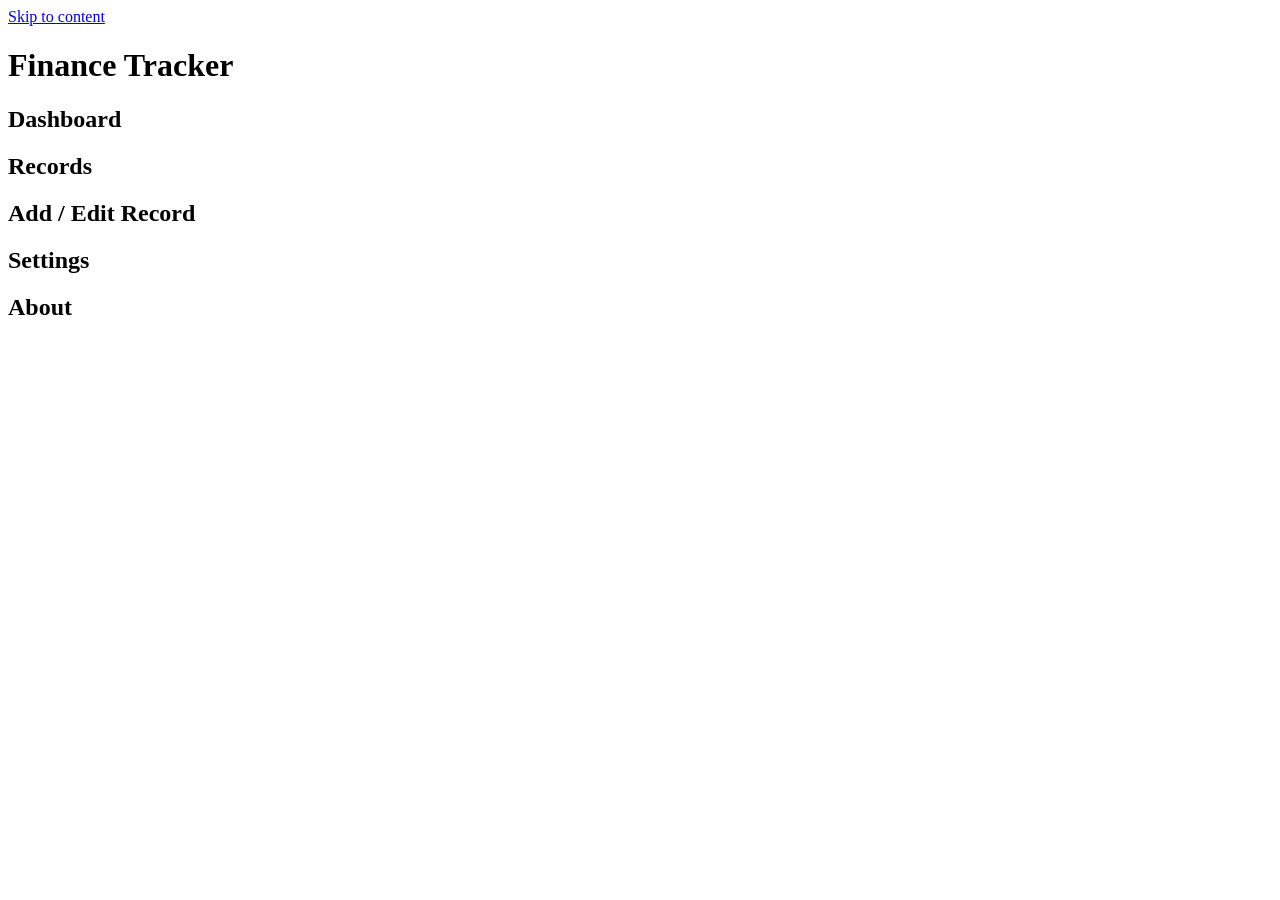
==== index.html @ b023e6fc "M1: add planning docs — data model, a11y plan, wireframes" ====
<!DOCTYPE html>
<html lang="en">
<head>
  <meta charset="UTF-8" />
  <meta name="viewport" content="width=device-width, initial-scale=1.0" />
  <title>Finance Tracker</title>
  <link rel="stylesheet" href="styles/base.css" />
  <link rel="stylesheet" href="styles/layout.css" />
  <link rel="stylesheet" href="styles/responsive.css" />
</head>
<body>
  <!-- Skip link: first focusable element, jumps to <main> -->
  <a href="#main" class="skip-link">Skip to content</a>

  <header>
    <h1>Finance Tracker</h1>
    <nav aria-label="Primary">
      <!-- TODO: in-page links to #dashboard, #records, #form, #settings, #about -->
    </nav>
  </header>

  <main id="main">
    <!-- Global live regions for status/announcements (cap, save, errors) -->
    <div id="live-status" role="status" aria-live="polite"></div>
    <div id="live-alert" role="alert" aria-live="assertive"></div>

    <section id="dashboard" aria-labelledby="dashboard-h">
      <h2 id="dashboard-h">Dashboard</h2>
      <!-- TODO: total records, sum, top category, last-7-days mini chart -->
    </section>

    <section id="records" aria-labelledby="records-h">
      <h2 id="records-h">Records</h2>
      <!-- TODO: search input (regex), case-insensitive toggle, sort controls -->
      <!-- TODO: <table> on desktop / cards on mobile; render target container -->
    </section>

    <section id="form" aria-labelledby="form-h">
      <h2 id="form-h">Add / Edit Record</h2>
      <!-- TODO: <form> with labelled inputs: description, amount, category, date -->
      <!-- Each input gets aria-describedby pointing to its error <span> -->
    </section>

    <section id="settings" aria-labelledby="settings-h">
      <h2 id="settings-h">Settings</h2>
      <!-- TODO: numeric cap, base currency + 2 rates, import/export buttons -->
    </section>

    <section id="about" aria-labelledby="about-h">
      <h2 id="about-h">About</h2>
      <!-- TODO: purpose + your contact (GitHub, email) -->
    </section>
  </main>

  <footer>
    <!-- TODO: copyright / links -->
  </footer>

  <script type="module" src="scripts/app.js"></script>
</body>
</html>
---- styles/base.css ----
/* base.css — reset, CSS variables, typography, focus styles */

/* TODO: CSS custom properties (colors, spacing, radius) in :root */
/* :root { --bg: ; --text: ; --accent: ; ... } */

/* TODO: minimal reset (box-sizing, margin) */

/* TODO: typography (font stack, base size, line-height) */

/* TODO: visible focus style for ALL interactive elements (a11y requirement) */
/* :focus-visible { outline: ...; } */

/* TODO: .skip-link — visually hidden until focused, then visible */
---- styles/layout.css ----
/* layout.css — landmarks, flex/grid layout, components */

/* TODO: header / nav / main / section / footer layout */
/* TODO: records table & mobile card layout */
/* TODO: form layout + inline error styling */
/* TODO: dashboard stat cards + simple 7-day chart bars */
/* TODO: <mark> highlight styling for search matches */
/* TODO: at least one tasteful transition/animation */
---- styles/responsive.css ----
/* responsive.css — mobile-first media queries */
/* Base styles (in base/layout) target ~360px mobile first. */

/* Tablet */
@media (min-width: 768px) {
  /* TODO */
}

/* Desktop */
@media (min-width: 1024px) {
  /* TODO: switch records from cards to full table here */
}
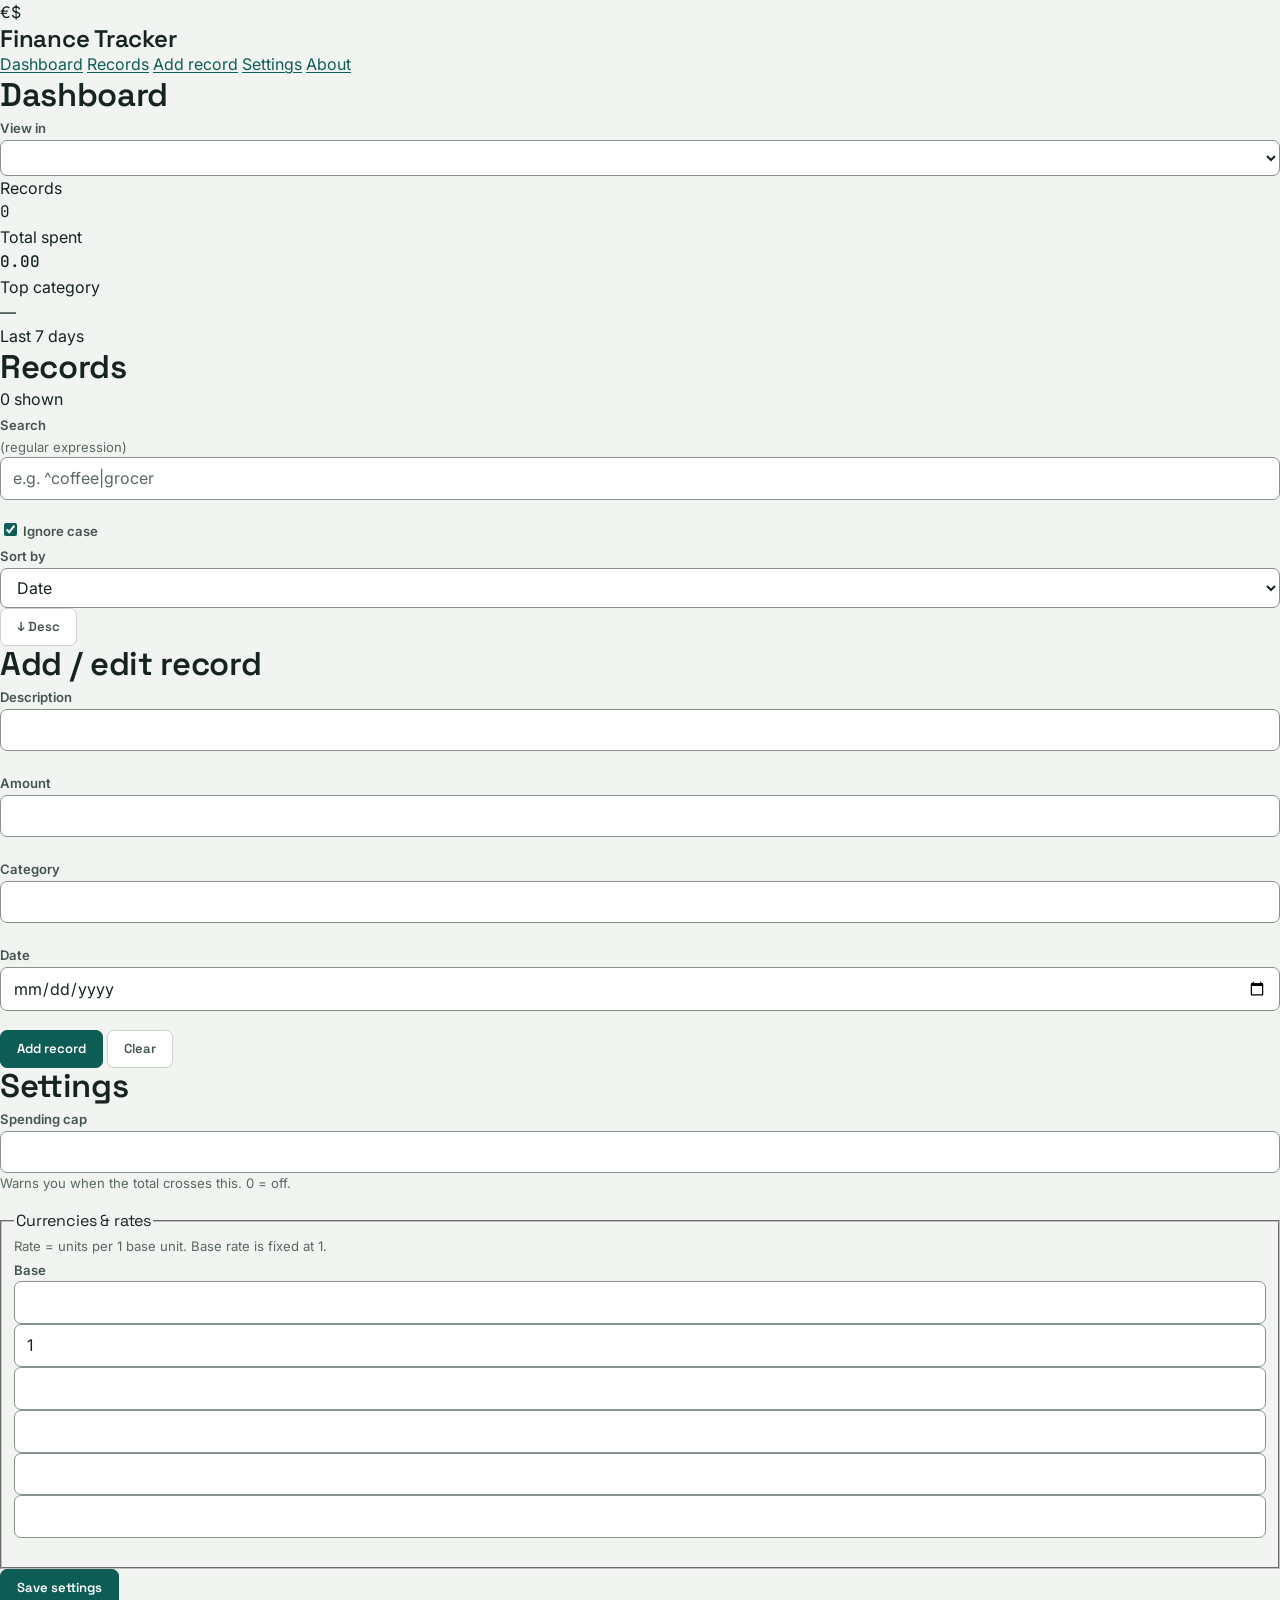
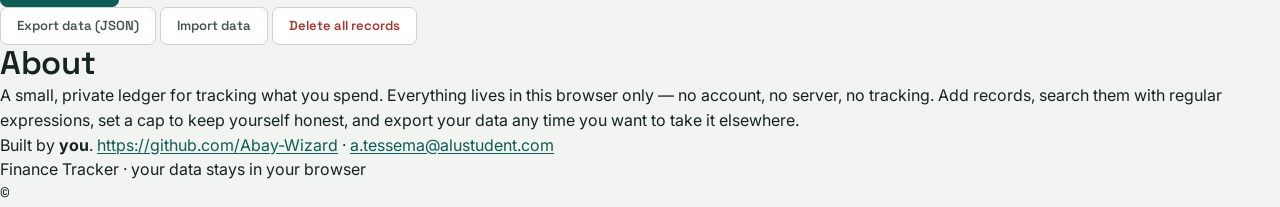
==== commit ea4f3a31: "M2: semantic HTML and mobile-first base CSS" ====
--- a/index.html
+++ b/index.html
@@ -4,6 +4,12 @@
   <meta charset="UTF-8" />
   <meta name="viewport" content="width=device-width, initial-scale=1.0" />
   <title>Finance Tracker</title>
+
+  <!-- Type: Space Grotesk (display), Inter (body), JetBrains Mono (figures) -->
+  <link rel="preconnect" href="https://fonts.googleapis.com" />
+  <link rel="preconnect" href="https://fonts.gstatic.com" crossorigin />
+  <link href="https://fonts.googleapis.com/css2?family=Inter:wght@400;500;600&family=JetBrains+Mono:wght@400;500;700&family=Space+Grotesk:wght@500;600;700&display=swap" rel="stylesheet" />
+
   <link rel="stylesheet" href="styles/base.css" />
   <link rel="stylesheet" href="styles/layout.css" />
   <link rel="stylesheet" href="styles/responsive.css" />
@@ -12,50 +18,229 @@
   <!-- Skip link: first focusable element, jumps to <main> -->
   <a href="#main" class="skip-link">Skip to content</a>
 
-  <header>
-    <h1>Finance Tracker</h1>
-    <nav aria-label="Primary">
-      <!-- TODO: in-page links to #dashboard, #records, #form, #settings, #about -->
+  <header class="site-header">
+    <div class="brand">
+      <span class="brand-mark" aria-hidden="true">€$</span>
+      <h1>Finance Tracker</h1>
+    </div>
+    <nav aria-label="Primary" class="primary-nav">
+      <a href="#dashboard">Dashboard</a>
+      <a href="#records">Records</a>
+      <a href="#form">Add record</a>
+      <a href="#settings">Settings</a>
+      <a href="#about">About</a>
     </nav>
   </header>
 
   <main id="main">
     <!-- Global live regions for status/announcements (cap, save, errors) -->
-    <div id="live-status" role="status" aria-live="polite"></div>
-    <div id="live-alert" role="alert" aria-live="assertive"></div>
-
-    <section id="dashboard" aria-labelledby="dashboard-h">
-      <h2 id="dashboard-h">Dashboard</h2>
-      <!-- TODO: total records, sum, top category, last-7-days mini chart -->
-    </section>
-
-    <section id="records" aria-labelledby="records-h">
-      <h2 id="records-h">Records</h2>
-      <!-- TODO: search input (regex), case-insensitive toggle, sort controls -->
-      <!-- TODO: <table> on desktop / cards on mobile; render target container -->
-    </section>
-
-    <section id="form" aria-labelledby="form-h">
-      <h2 id="form-h">Add / Edit Record</h2>
-      <!-- TODO: <form> with labelled inputs: description, amount, category, date -->
-      <!-- Each input gets aria-describedby pointing to its error <span> -->
-    </section>
-
-    <section id="settings" aria-labelledby="settings-h">
+    <div id="live-status" role="status" aria-live="polite" class="sr-only"></div>
+    <div id="live-alert" role="alert" aria-live="assertive" class="sr-only"></div>
+
+    <!-- DASHBOARD ------------------------------------------------------- -->
+    <section id="dashboard" class="section" aria-labelledby="dashboard-h">
+      <div class="section-head">
+        <h2 id="dashboard-h">Dashboard</h2>
+        <label class="inline-field">
+          <span>View in</span>
+          <select id="display-currency" aria-label="Display currency"></select>
+        </label>
+      </div>
+
+      <div class="stat-grid">
+        <article class="stat-card">
+          <p class="stat-label">Records</p>
+          <p class="stat-value mono" id="stat-count">0</p>
+        </article>
+
+        <article class="stat-card" id="stat-sum-card">
+          <p class="stat-label">Total spent</p>
+          <p class="stat-value figure" id="stat-sum">0.00</p>
+          <p class="stat-foot" id="stat-cap-note"></p>
+        </article>
+
+        <article class="stat-card">
+          <p class="stat-label">Top category</p>
+          <p class="stat-value" id="stat-top">—</p>
+          <p class="stat-foot figure" id="stat-top-amount"></p>
+        </article>
+
+        <article class="stat-card chart-card">
+          <p class="stat-label">Last 7 days</p>
+          <div class="chart-wrap" id="chart" aria-hidden="true"></div>
+          <p class="sr-only" id="chart-text"></p>
+        </article>
+      </div>
+    </section>
+
+    <!-- RECORDS --------------------------------------------------------- -->
+    <section id="records" class="section" aria-labelledby="records-h">
+      <div class="section-head">
+        <h2 id="records-h">Records</h2>
+        <p class="count-pill"><span id="results-count">0</span> shown</p>
+      </div>
+
+      <div class="controls">
+        <div class="field grow">
+          <label for="search">Search <span class="hint">(regular expression)</span></label>
+          <input type="text" id="search" inputmode="search"
+                 placeholder="e.g. ^coffee|grocer"
+                 aria-describedby="search-err" autocomplete="off" />
+          <span class="error" id="search-err" role="status"></span>
+        </div>
+
+        <label class="check">
+          <input type="checkbox" id="search-ci" checked />
+          <span>Ignore case</span>
+        </label>
+
+        <div class="field">
+          <label for="sort-field">Sort by</label>
+          <select id="sort-field">
+            <option value="date">Date</option>
+            <option value="amount">Amount</option>
+            <option value="description">Description</option>
+            <option value="category">Category</option>
+          </select>
+        </div>
+
+        <button type="button" id="sort-dir" class="btn ghost" aria-pressed="false"
+                aria-label="Sort descending">↓ Desc</button>
+      </div>
+
+      <div id="records-host"><!-- table / cards rendered here --></div>
+    </section>
+
+    <!-- FORM ------------------------------------------------------------ -->
+    <section id="form" class="section" aria-labelledby="form-h">
+      <h2 id="form-h">Add / edit record</h2>
+
+      <form id="record-form" novalidate>
+        <input type="hidden" id="record-id" />
+
+        <div class="form-grid">
+          <div class="field">
+            <label for="f-desc">Description</label>
+            <input type="text" id="f-desc" name="description" maxlength="120"
+                   aria-describedby="f-desc-err" required />
+            <span class="error" id="f-desc-err"></span>
+          </div>
+
+          <div class="field">
+            <label for="f-amount">Amount</label>
+            <input type="text" id="f-amount" name="amount" inputmode="decimal"
+                   aria-describedby="f-amount-err" required />
+            <span class="error" id="f-amount-err"></span>
+          </div>
+
+          <div class="field">
+            <label for="f-category">Category</label>
+            <input type="text" id="f-category" name="category" list="category-list"
+                   maxlength="40" aria-describedby="f-category-err" required />
+            <datalist id="category-list">
+              <option value="Groceries"></option>
+              <option value="Rent"></option>
+              <option value="Transport"></option>
+              <option value="Utilities"></option>
+              <option value="Dining"></option>
+              <option value="Health"></option>
+              <option value="Entertainment"></option>
+              <option value="Savings"></option>
+              <option value="Income"></option>
+            </datalist>
+            <span class="error" id="f-category-err"></span>
+          </div>
+
+          <div class="field">
+            <label for="f-date">Date</label>
+            <input type="date" id="f-date" name="date"
+                   aria-describedby="f-date-err" required />
+            <span class="error" id="f-date-err"></span>
+          </div>
+        </div>
+
+        <div class="form-actions">
+          <button type="submit" class="btn primary" id="form-submit">Add record</button>
+          <button type="button" class="btn ghost" id="form-reset">Clear</button>
+          <span class="form-mode" id="form-mode" aria-hidden="true"></span>
+        </div>
+      </form>
+    </section>
+
+    <!-- SETTINGS -------------------------------------------------------- -->
+    <section id="settings" class="section" aria-labelledby="settings-h">
       <h2 id="settings-h">Settings</h2>
-      <!-- TODO: numeric cap, base currency + 2 rates, import/export buttons -->
-    </section>
-
-    <section id="about" aria-labelledby="about-h">
+
+      <form id="settings-form" novalidate>
+        <div class="settings-grid">
+          <div class="field">
+            <label for="s-cap">Spending cap</label>
+            <input type="text" id="s-cap" inputmode="decimal"
+                   aria-describedby="s-cap-help s-cap-err" />
+            <span class="hint" id="s-cap-help">Warns you when the total crosses this. 0 = off.</span>
+            <span class="error" id="s-cap-err"></span>
+          </div>
+
+          <fieldset class="currency-block">
+            <legend>Currencies &amp; rates</legend>
+            <p class="hint">Rate = units per 1 base unit. Base rate is fixed at 1.</p>
+
+            <div class="rate-row">
+              <label for="s-base">Base</label>
+              <input type="text" id="s-base" maxlength="6" class="code" aria-label="Base currency code" />
+              <input type="text" value="1" disabled class="rate" aria-label="Base rate" />
+            </div>
+
+            <div class="rate-row">
+              <input type="text" id="s-alt1-code" maxlength="6" class="code" aria-label="Second currency code" />
+              <input type="text" id="s-alt1-rate" inputmode="decimal" class="rate" aria-label="Second currency rate" />
+            </div>
+
+            <div class="rate-row">
+              <input type="text" id="s-alt2-code" maxlength="6" class="code" aria-label="Third currency code" />
+              <input type="text" id="s-alt2-rate" inputmode="decimal" class="rate" aria-label="Third currency rate" />
+            </div>
+            <span class="error" id="s-rate-err"></span>
+          </fieldset>
+        </div>
+
+        <div class="form-actions">
+          <button type="submit" class="btn primary">Save settings</button>
+        </div>
+      </form>
+
+      <div class="data-actions">
+        <button type="button" class="btn ghost" id="export-btn">Export data (JSON)</button>
+        <label class="btn ghost file-btn">
+          Import data
+          <input type="file" id="import-input" accept="application/json,.json" hidden />
+        </label>
+        <button type="button" class="btn danger ghost" id="clear-btn">Delete all records</button>
+      </div>
+    </section>
+
+    <!-- ABOUT ----------------------------------------------------------- -->
+    <section id="about" class="section" aria-labelledby="about-h">
       <h2 id="about-h">About</h2>
-      <!-- TODO: purpose + your contact (GitHub, email) -->
+      <p class="prose">
+        A small, private ledger for tracking what you spend. Everything lives in this
+        browser only — no account, no server, no tracking. Add records, search them with
+        regular expressions, set a cap to keep yourself honest, and export your data any
+        time you want to take it elsewhere.
+      </p>
+      <p class="prose contact">
+        Built by <strong>you</strong>.
+        <a href="https://github.com/your-handle" rel="noopener">https://github.com/Abay-Wizard</a> ·
+        <a href="a.tessema@alustudent.com">a.tessema@alustudent.com</a>
+      </p>
     </section>
   </main>
 
-  <footer>
-    <!-- TODO: copyright / links -->
+  <footer class="site-footer">
+    <p>Finance Tracker · your data stays in your browser</p>
+    <p class="mono">© <span id="year"></span></p>
   </footer>
 
   <script type="module" src="scripts/app.js"></script>
 </body>
-</html>
+</html>
--- a/styles/base.css
+++ b/styles/base.css
@@ -1,13 +1,212 @@
-/* base.css — reset, CSS variables, typography, focus styles */
-
-/* TODO: CSS custom properties (colors, spacing, radius) in :root */
-/* :root { --bg: ; --text: ; --accent: ; ... } */
-
-/* TODO: minimal reset (box-sizing, margin) */
-
-/* TODO: typography (font stack, base size, line-height) */
-
-/* TODO: visible focus style for ALL interactive elements (a11y requirement) */
-/* :focus-visible { outline: ...; } */
-
-/* TODO: .skip-link — visually hidden until focused, then visible */
+:root {
+  /* paper & ink */
+  --bg:        #F1F4F0;   /* cool off-white paper, not cream */
+  --surface:   #FFFFFF;
+  --surface-2: #FAFBF9;
+  --text:      #15241F;   /* deep pine — primary text  (16.1:1 on surface) */
+  --ink:       #15241F;   /* alias of --text for existing selectors */
+  --ink-soft:  #44544E;   /* labels                    (8.0:1 on surface)  */
+  --muted:     #5A6862;   /* hints, captions           (5.85:1 on surface) */
+  --line:      #DEE5DD;   /* hairline dividers (decorative)                */
+  --line-2:    #CBD4C9;   /* stronger dividers (decorative)                */
+  --field-border: #889389;/* form-control boundary  (3.19:1 on white)      */
+
+  /* accents */
+  --accent:    #0E5C56;   /* primary action / teal     (7.82:1 on white)   */
+  --teal:      #0E5C56;   /* alias of --accent                              */
+  --teal-700:  #0A463F;   /* hover / strong            (10.7:1 on white)   */
+  --teal-50:   #E4F0EE;
+  --gold:      #86600F;   /* the ledger figures        (5.69:1 on white)   */
+  --gold-soft: #F2E6C8;
+  --danger:    #A8362F;   /* errors                    (6.49:1 on white)   */
+  --danger-soft:#F6E3E1;
+  --ok:        #2E7D5B;   /* positive amounts          (5.0:1 on white)    */
+
+  /* spacing scale */
+  --space-1: 0.25rem;
+  --space-2: 0.5rem;
+  --space-3: 0.75rem;
+  --space-4: 1rem;
+  --space-5: 1.5rem;
+  --space-6: 2rem;
+  --gap:     clamp(0.9rem, 2vw, 1.4rem);
+
+  /* radius & geometry */
+  --r:    10px;
+  --r-sm: 7px;
+  --maxw: 1080px;
+
+  /* type */
+  --font-display: 'Space Grotesk', system-ui, -apple-system, sans-serif;
+  --font-body:    'Inter', system-ui, -apple-system, sans-serif;
+  --font-mono:    'JetBrains Mono', ui-monospace, 'SF Mono', monospace;
+
+  --step--1: 0.82rem;
+  --step-0:  1rem;
+  --step-1:  1.18rem;
+  --step-2:  1.5rem;
+  --step-3:  2.05rem;
+
+  /* effects */
+  --shadow: 0 1px 2px rgba(21,36,31,.05), 0 8px 24px -16px rgba(21,36,31,.25);
+  --focus-width: 2px;
+  --focus-color: var(--accent);   /* 7.82:1 on white, 7.06:1 on paper -> >3:1 */
+}
+
+/* ---- minimal reset ---------------------------------------------------- */
+*, *::before, *::after { box-sizing: border-box; }
+
+html { -webkit-text-size-adjust: 100%; }
+
+body,
+h1, h2, h3, p, figure, fieldset, legend, ul, ol {
+  margin: 0;
+}
+
+img, svg { display: block; max-width: 100%; }
+
+/* ---- typography ------------------------------------------------------- */
+body {
+  background: var(--bg);
+  color: var(--text);
+  font-family: var(--font-body);
+  font-size: var(--step-0);   /* 16px base */
+  line-height: 1.55;
+  -webkit-font-smoothing: antialiased;
+  text-rendering: optimizeLegibility;
+}
+
+h1, h2, h3, legend {
+  font-family: var(--font-display);
+  line-height: 1.15;
+  letter-spacing: -0.01em;
+  color: var(--text);
+}
+h1 { font-size: var(--step-2); font-weight: 600; }
+h2 { font-size: var(--step-3); font-weight: 600; }
+h3 { font-size: var(--step-1); font-weight: 600; }
+
+a { color: var(--accent); text-underline-offset: 2px; }
+a:hover { color: var(--teal-700); }
+
+/* the signature: monetary figures in mono, aligned */
+.mono   { font-family: var(--font-mono); font-variant-numeric: tabular-nums; }
+.figure {
+  font-family: var(--font-mono);
+  font-variant-numeric: tabular-nums;
+  font-weight: 500;
+  letter-spacing: -0.01em;
+}
+
+
+:where(a, button, input, select, textarea, summary, [tabindex]):focus-visible {
+  outline: var(--focus-width) solid var(--focus-color);
+  outline-offset: 2px;
+  border-radius: var(--r-sm);
+}
+
+/* labels that wrap a visually-hidden control (e.g. the file-import button)
+   show the ring when that control is focused */
+.file-btn:focus-within {
+  outline: var(--focus-width) solid var(--focus-color);
+  outline-offset: 2px;
+}
+
+/* text inputs also tint their border on focus, in addition to the outline */
+input:focus-visible,
+select:focus-visible,
+textarea:focus-visible { border-color: var(--accent); }
+
+/* checkboxes/radios adopt the brand colour */
+input[type="checkbox"], input[type="radio"] { accent-color: var(--accent); }
+
+/* ---- .skip-link: hidden until focused, then visible ------------------- */
+.skip-link {
+  position: absolute;
+  left: var(--space-3);
+  top: -3rem;                       /* parked off-screen */
+  z-index: 100;
+  background: var(--text);
+  color: #fff;
+  padding: 0.55rem 0.9rem;
+  border-radius: var(--r-sm);
+  font-weight: 600;
+  text-decoration: none;
+  transition: top .15s ease;
+}
+.skip-link:focus { top: var(--space-3); color: #fff; }
+
+
+label { font-size: var(--step--1); font-weight: 600; color: var(--ink-soft); }
+
+input, select, button { font: inherit; color: inherit; }
+
+input[type="text"],
+input[type="date"],
+input[type="search"],
+select {
+  width: 100%;
+  padding: var(--space-2) var(--space-3);
+  background: var(--surface);
+  border: 1px solid var(--field-border);
+  border-radius: var(--r-sm);
+  color: var(--text);
+  transition: border-color .12s ease;
+}
+input::placeholder { color: var(--muted); }
+
+/* error state on a field */
+input[aria-invalid="true"] {
+  border-color: var(--danger);
+  background: var(--danger-soft);
+}
+
+.hint  { display: block; font-size: var(--step--1); font-weight: 400; color: var(--muted); }
+.error {
+  display: block;
+  min-height: 1.1em;
+  margin-top: var(--space-1);
+  font-size: var(--step--1);
+  font-weight: 500;
+  color: var(--danger);
+}
+
+/* buttons */
+.btn {
+  display: inline-flex;
+  align-items: center;
+  gap: 0.4rem;
+  padding: var(--space-2) var(--space-4);
+  border: 1px solid transparent;
+  border-radius: var(--r-sm);
+  font-family: var(--font-display);
+  font-weight: 600;
+  font-size: var(--step--1);
+  cursor: pointer;
+  background: var(--surface);
+  color: var(--text);
+  transition: background .12s ease, border-color .12s ease, transform .06s ease;
+}
+.btn:active { transform: translateY(1px); }
+.btn.primary { background: var(--accent); color: #fff; border-color: var(--accent); }
+.btn.primary:hover { background: var(--teal-700); }
+.btn.ghost { background: var(--surface); border-color: var(--line-2); color: var(--ink-soft); }
+.btn.ghost:hover { border-color: var(--accent); color: var(--accent); }
+.btn.danger { color: var(--danger); }
+.btn.danger:hover { border-color: var(--danger); color: var(--danger); background: var(--danger-soft); }
+.btn[aria-pressed="true"] { background: var(--teal-50); border-color: var(--accent); color: var(--teal-700); }
+
+/* ---- utilities -------------------------------------------------------- */
+.sr-only {
+  position: absolute; width: 1px; height: 1px;
+  padding: 0; margin: -1px; overflow: hidden;
+  clip: rect(0 0 0 0); white-space: nowrap; border: 0;
+}
+
+/* ---- motion ----------------------------------------------------------- */
+@media (prefers-reduced-motion: reduce) {
+  *, *::before, *::after {
+    animation-duration: 0.001ms !important;
+    transition-duration: 0.001ms !important;
+  }
+}
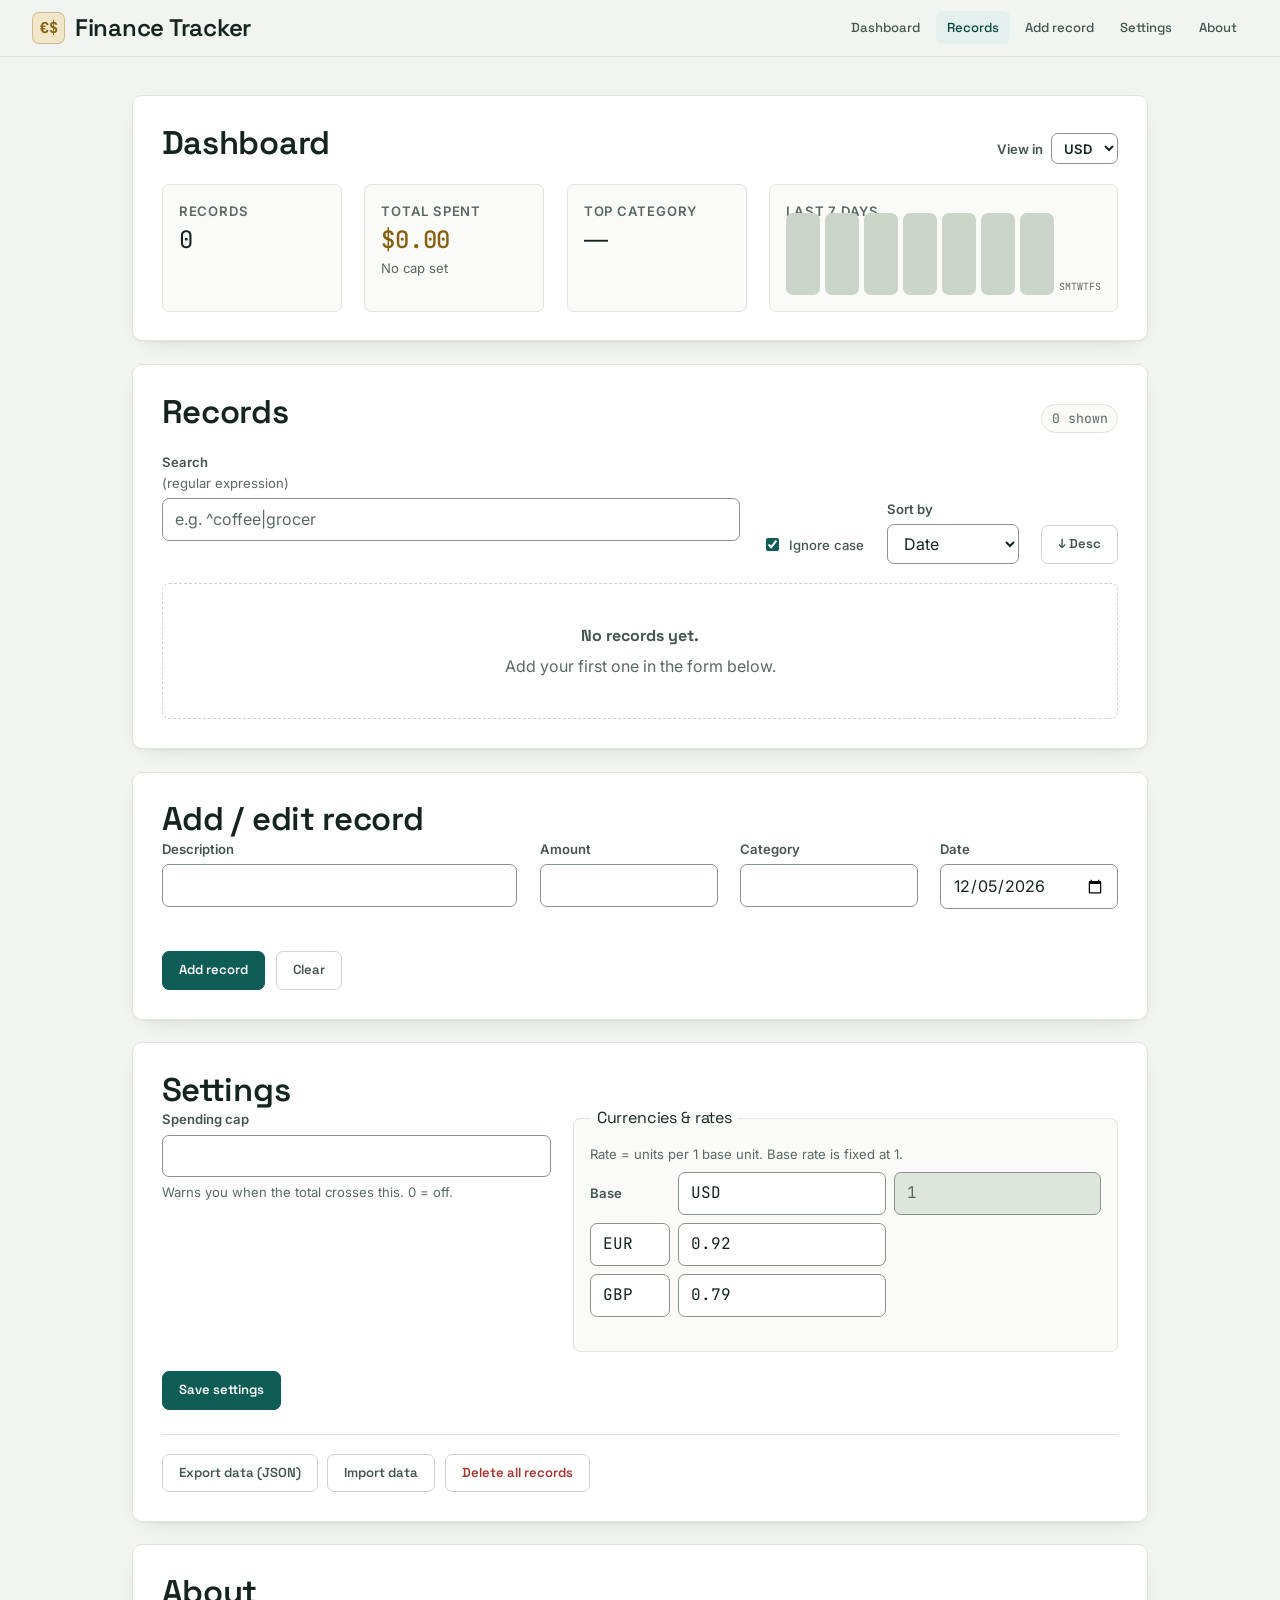
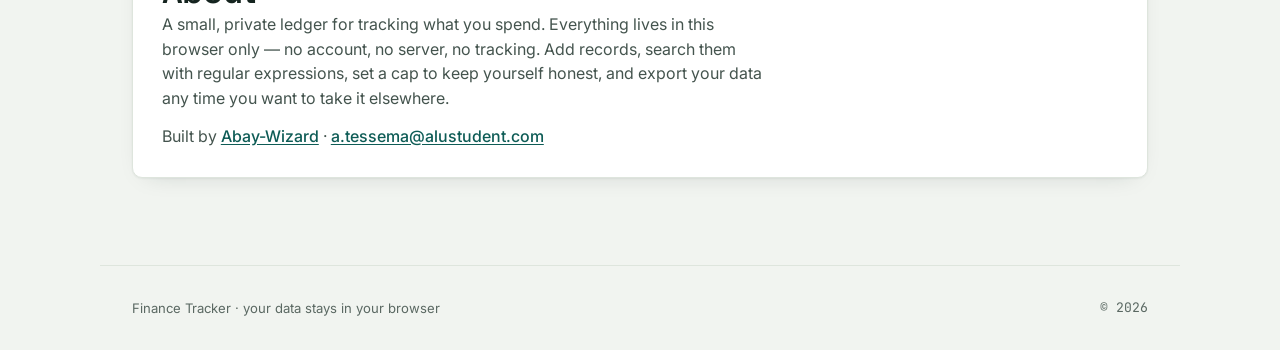
==== commit e0fa0553: "M7: a11y audit, polish, README, and deployment" ====
--- a/index.html
+++ b/index.html
@@ -229,9 +229,9 @@
         time you want to take it elsewhere.
       </p>
       <p class="prose contact">
-        Built by <strong>you</strong>.
-        <a href="https://github.com/your-handle" rel="noopener">https://github.com/Abay-Wizard</a> ·
-        <a href="a.tessema@alustudent.com">a.tessema@alustudent.com</a>
+        Built by 
+        <a href="https://github.com/Abay-Wizard/finance-tracker" rel="noopener">Abay-Wizard</a> ·
+        <a href="mailto:a.tessema@alustudent.com">a.tessema@alustudent.com</a>
       </p>
     </section>
   </main>
--- a/styles/layout.css
+++ b/styles/layout.css
@@ -1,8 +1,300 @@
-/* layout.css — landmarks, flex/grid layout, components */
-
-/* TODO: header / nav / main / section / footer layout */
-/* TODO: records table & mobile card layout */
-/* TODO: form layout + inline error styling */
-/* TODO: dashboard stat cards + simple 7-day chart bars */
-/* TODO: <mark> highlight styling for search matches */
-/* TODO: at least one tasteful transition/animation */
+.site-header {
+  position: sticky;
+  top: 0;
+  z-index: 20;
+  display: flex;
+  align-items: center;
+  justify-content: space-between;
+  gap: 1rem;
+  flex-wrap: wrap;
+  padding: 0.7rem clamp(1rem, 4vw, 2rem);
+  background: color-mix(in srgb, var(--bg) 86%, transparent);
+  backdrop-filter: blur(8px);
+  border-bottom: 1px solid var(--line);
+}
+
+.brand { display: flex; align-items: center; gap: 0.6rem; }
+.brand-mark {
+  font-family: var(--font-mono);
+  font-weight: 700;
+  font-size: 0.95rem;
+  color: var(--gold);
+  background: var(--gold-soft);
+  border: 1px solid color-mix(in srgb, var(--gold) 30%, transparent);
+  border-radius: var(--r-sm);
+  padding: 0.2rem 0.45rem;
+  letter-spacing: -0.04em;
+}
+
+.primary-nav { display: flex; gap: 0.25rem; flex-wrap: wrap; }
+.primary-nav a {
+  text-decoration: none;
+  font-family: var(--font-display);
+  font-weight: 500;
+  font-size: var(--step--1);
+  color: var(--ink-soft);
+  padding: 0.4rem 0.7rem;
+  border-radius: var(--r-sm);
+}
+.primary-nav a:hover { background: var(--surface); color: var(--teal); }
+.primary-nav a[aria-current="true"] {
+  background: var(--teal-50);
+  color: var(--teal-700);
+}
+
+/* --- main / sections -------------------------------------------------- */
+main {
+  max-width: var(--maxw);
+  margin: 0 auto;
+  padding: clamp(1.2rem, 4vw, 2.4rem) clamp(1rem, 4vw, 2rem) 4rem;
+}
+
+.section {
+  scroll-margin-top: 5rem;
+  padding: clamp(1.2rem, 3vw, 1.8rem);
+  margin-bottom: var(--gap);
+  background: var(--surface);
+  border: 1px solid var(--line);
+  border-radius: var(--r);
+  box-shadow: var(--shadow);
+}
+
+.section-head {
+  display: flex;
+  align-items: baseline;
+  justify-content: space-between;
+  gap: 1rem;
+  flex-wrap: wrap;
+  margin-bottom: 1.2rem;
+}
+
+.inline-field { display: inline-flex; align-items: center; gap: 0.5rem; font-weight: 600; }
+.inline-field select { width: auto; padding: 0.35rem 0.55rem; }
+
+.count-pill {
+  font-family: var(--font-mono);
+  font-size: var(--step--1);
+  color: var(--muted);
+  background: var(--surface-2);
+  border: 1px solid var(--line);
+  padding: 0.2rem 0.6rem;
+  border-radius: 999px;
+}
+
+/* --- dashboard -------------------------------------------------------- */
+.stat-grid {
+  display: grid;
+  grid-template-columns: repeat(4, 1fr);
+  gap: var(--gap);
+}
+.stat-card {
+  padding: 1rem;
+  background: var(--surface-2);
+  border: 1px solid var(--line);
+  border-radius: var(--r-sm);
+}
+.stat-label {
+  font-size: var(--step--1);
+  font-weight: 600;
+  color: var(--muted);
+  text-transform: uppercase;
+  letter-spacing: 0.06em;
+}
+.stat-value { font-size: var(--step-2); margin-top: 0.35rem; line-height: 1.1; }
+.stat-value.figure { color: var(--gold); }
+.stat-foot { font-size: var(--step--1); color: var(--muted); margin-top: 0.3rem; }
+
+#stat-sum-card.over .stat-value { color: var(--danger); }
+#stat-sum-card.over { border-color: color-mix(in srgb, var(--danger) 40%, var(--line)); }
+#stat-cap-note.over { color: var(--danger); font-weight: 600; }
+
+/* mini chart */
+.chart-card { grid-column: span 1; }
+.chart-wrap {
+  display: flex;
+  align-items: flex-end;
+  gap: 5px;
+  height: 64px;
+  margin-top: 0.6rem;
+}
+.chart-bar {
+  flex: 1;
+  min-height: 3px;
+  background: linear-gradient(var(--teal), var(--teal-700));
+  border-radius: 3px 3px 0 0;
+  position: relative;
+}
+.chart-bar.empty { background: var(--line-2); }
+.chart-axis {
+  display: flex;
+  justify-content: space-between;
+  font-family: var(--font-mono);
+  font-size: 0.62rem;
+  color: var(--muted);
+  margin-top: 0.3rem;
+}
+
+/* --- records controls ------------------------------------------------- */
+.controls {
+  display: flex;
+  align-items: flex-end;
+  gap: var(--gap);
+  flex-wrap: wrap;
+  margin-bottom: 1.2rem;
+}
+.field { display: flex; flex-direction: column; gap: 0.3rem; }
+.field.grow { flex: 1 1 240px; }
+
+.check {
+  display: inline-flex;
+  align-items: center;
+  gap: 0.45rem;
+  font-weight: 500;
+  color: var(--ink-soft);
+  padding-bottom: 0.55rem;
+  white-space: nowrap;
+}
+.check input { width: auto; accent-color: var(--teal); }
+
+#sort-dir { align-self: flex-end; }
+
+/* --- the ledger (records table) -------------------------------------- */
+.ledger {
+  width: 100%;
+  border-collapse: collapse;
+  font-size: var(--step-0);
+}
+.ledger caption { text-align: left; color: var(--muted); font-size: var(--step--1); padding-bottom: 0.5rem; }
+.ledger thead th {
+  text-align: left;
+  font-family: var(--font-display);
+  font-size: var(--step--1);
+  font-weight: 600;
+  color: var(--muted);
+  text-transform: uppercase;
+  letter-spacing: 0.05em;
+  padding: 0.5rem 0.7rem;
+  border-bottom: 1px solid var(--line-2);
+}
+.ledger th.amount, .ledger td.amount { text-align: right; }
+.ledger tbody td { padding: 0.6rem 0.7rem; border-bottom: 1px solid var(--line); vertical-align: top; }
+.ledger tbody tr:hover { background: var(--surface-2); }
+
+.cell-desc { font-weight: 500; }
+.cell-cat {
+  display: inline-block;
+  font-size: var(--step--1);
+  color: var(--teal-700);
+  background: var(--teal-50);
+  border-radius: 999px;
+  padding: 0.1rem 0.55rem;
+}
+.cell-date { font-family: var(--font-mono); color: var(--ink-soft); white-space: nowrap; }
+
+/* the gold ledger rule on the amount column */
+.amount-fig {
+  font-family: var(--font-mono);
+  font-variant-numeric: tabular-nums;
+  font-weight: 500;
+  color: var(--gold);
+  white-space: nowrap;
+  padding-left: 0.9rem;
+  border-left: 2px solid var(--gold-soft);
+}
+.amount-fig.neg { color: var(--ok); }
+
+.row-actions { display: flex; gap: 0.3rem; justify-content: flex-end; }
+.icon-btn {
+  border: 1px solid var(--line-2);
+  background: var(--surface);
+  color: var(--ink-soft);
+  border-radius: var(--r-sm);
+  padding: 0.28rem 0.55rem;
+  font-size: var(--step--1);
+  cursor: pointer;
+  font-family: var(--font-display);
+  font-weight: 600;
+}
+.icon-btn:hover { border-color: var(--teal); color: var(--teal); }
+.icon-btn.del:hover { border-color: var(--danger); color: var(--danger); background: var(--danger-soft); }
+
+/* empty state */
+.empty {
+  text-align: center;
+  padding: 2.5rem 1rem;
+  color: var(--muted);
+  border: 1px dashed var(--line-2);
+  border-radius: var(--r-sm);
+}
+.empty strong { display: block; color: var(--ink-soft); font-family: var(--font-display); margin-bottom: 0.3rem; }
+
+/* --- forms ------------------------------------------------------------ */
+.form-grid {
+  display: grid;
+  grid-template-columns: 2fr 1fr 1fr 1fr;
+  gap: var(--gap);
+}
+.settings-grid {
+  display: grid;
+  grid-template-columns: 1fr 1.4fr;
+  gap: var(--gap);
+  align-items: start;
+}
+.form-actions {
+  display: flex;
+  align-items: center;
+  gap: 0.7rem;
+  margin-top: 1.2rem;
+  flex-wrap: wrap;
+}
+.form-mode { font-size: var(--step--1); color: var(--gold); font-weight: 600; }
+
+.currency-block {
+  border: 1px solid var(--line);
+  border-radius: var(--r-sm);
+  padding: 1rem;
+  background: var(--surface-2);
+}
+.currency-block legend { padding: 0 0.4rem; font-size: var(--step-0); }
+.rate-row {
+  display: grid;
+  grid-template-columns: 5rem 1fr 1fr;
+  align-items: center;
+  gap: 0.5rem;
+  margin-top: 0.5rem;
+}
+.rate-row .code { text-transform: uppercase; font-family: var(--font-mono); }
+.rate-row .rate { font-family: var(--font-mono); }
+.rate-row input:disabled { background: var(--line); color: var(--muted); }
+
+.data-actions {
+  display: flex;
+  gap: 0.6rem;
+  flex-wrap: wrap;
+  margin-top: 1.5rem;
+  padding-top: 1.2rem;
+  border-top: 1px solid var(--line);
+}
+.file-btn { cursor: pointer; }
+
+.prose { max-width: 60ch; color: var(--ink-soft); }
+.prose + .prose { margin-top: 0.8rem; }
+.contact a { font-weight: 500; }
+
+/* --- footer ----------------------------------------------------------- */
+.site-footer {
+  max-width: var(--maxw);
+  margin: 0 auto;
+  padding: 2rem clamp(1rem, 4vw, 2rem);
+  display: flex;
+  justify-content: space-between;
+  gap: 1rem;
+  flex-wrap: wrap;
+  color: var(--muted);
+  font-size: var(--step--1);
+  border-top: 1px solid var(--line);
+}
+
+/* fade-in on render */
+.render-in { animation: fade .25s ease both; }
+@keyframes fade { from { opacity: 0; transform: translateY(4px); } to { opacity: 1; transform: none; } }
--- a/styles/responsive.css
+++ b/styles/responsive.css
@@ -1,12 +1,55 @@
-/* responsive.css — mobile-first media queries */
-/* Base styles (in base/layout) target ~360px mobile first. */
-
-/* Tablet */
-@media (min-width: 768px) {
-  /* TODO */
+@media (max-width: 1024px) {
+  .stat-grid { grid-template-columns: repeat(2, 1fr); }
+  .form-grid { grid-template-columns: 1fr 1fr; }
+  .settings-grid { grid-template-columns: 1fr; }
 }
 
-/* Desktop */
-@media (min-width: 1024px) {
-  /* TODO: switch records from cards to full table here */
+/* ---- <= 768px : mobile — single column, table -> cards ---------------- */
+@media (max-width: 768px) {
+  .site-header { position: static; }
+  .primary-nav { width: 100%; overflow-x: auto; }
+
+  .stat-grid { grid-template-columns: 1fr; }
+  .form-grid { grid-template-columns: 1fr; }
+
+  .controls { align-items: stretch; }
+  .controls .field.grow { flex-basis: 100%; }
+  #sort-dir, .check { align-self: flex-start; }
+
+  /* ledger -> cards */
+  .ledger thead { display: none; }
+  .ledger, .ledger tbody, .ledger tr, .ledger td { display: block; width: 100%; }
+  .ledger tr {
+    background: var(--surface-2);
+    border: 1px solid var(--line);
+    border-radius: var(--r-sm);
+    padding: 0.7rem 0.9rem;
+    margin-bottom: 0.7rem;
+  }
+  .ledger tbody td {
+    border: none;
+    padding: 0.2rem 0;
+    display: flex;
+    justify-content: space-between;
+    align-items: center;
+    gap: 1rem;
+  }
+  .ledger tbody td::before {
+    content: attr(data-label);
+    font-size: var(--step--1);
+    font-weight: 600;
+    color: var(--muted);
+    text-transform: uppercase;
+    letter-spacing: 0.05em;
+  }
+  .amount-fig { border-left: none; padding-left: 0; }
+  .row-actions { justify-content: flex-start; }
+  .ledger td.actions::before { content: ""; }
 }
+
+/* ---- <= 360px : small phones — tighten currency rows and spacing ------ */
+@media (max-width: 360px) {
+  main { padding-left: 0.8rem; padding-right: 0.8rem; }
+  .rate-row { grid-template-columns: 3.5rem 1fr 1fr; gap: 0.35rem; }
+  .data-actions .btn { flex: 1 1 100%; justify-content: center; }
+}
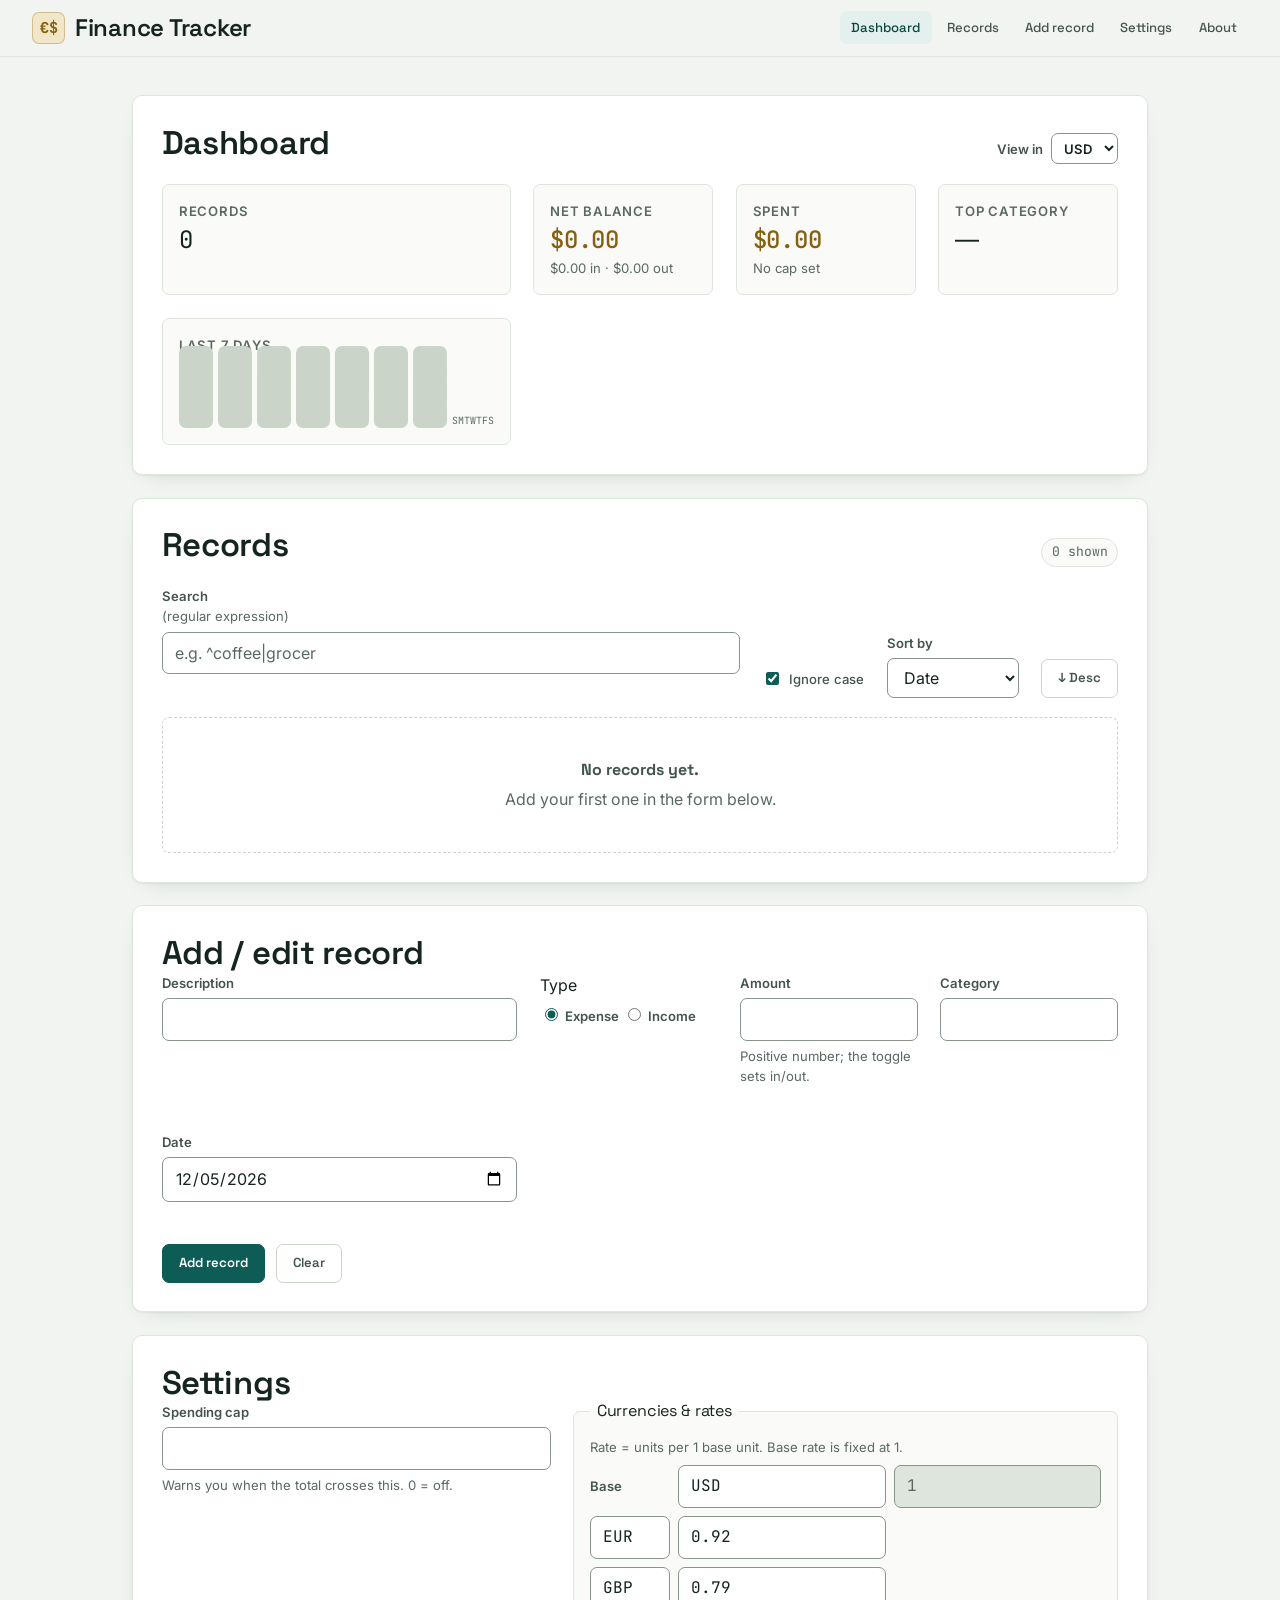
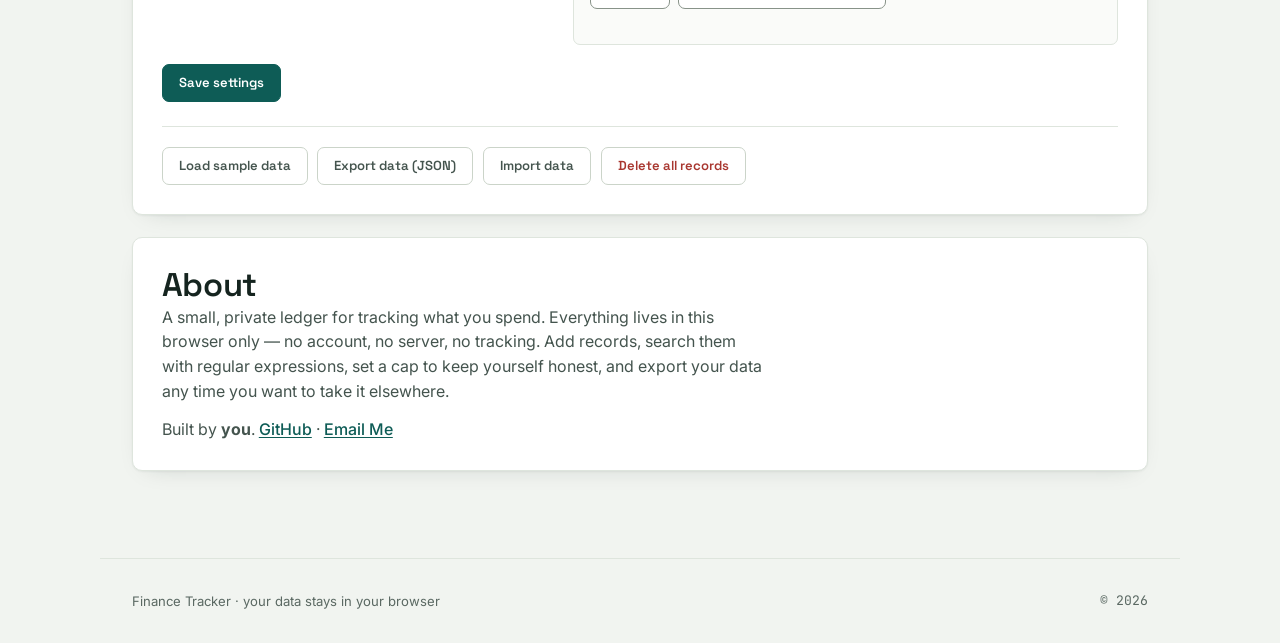
==== commit e51ba94c: "Project polished" ====
--- a/index.html
+++ b/index.html
@@ -4,6 +4,7 @@
   <meta charset="UTF-8" />
   <meta name="viewport" content="width=device-width, initial-scale=1.0" />
   <title>Finance Tracker</title>
+  <link rel="icon" href="assets/favicon.svg" type="image/svg+xml" />
 
   <!-- Type: Space Grotesk (display), Inter (body), JetBrains Mono (figures) -->
   <link rel="preconnect" href="https://fonts.googleapis.com" />
@@ -53,8 +54,14 @@
           <p class="stat-value mono" id="stat-count">0</p>
         </article>
 
+        <article class="stat-card" id="stat-net-card">
+          <p class="stat-label">Net balance</p>
+          <p class="stat-value figure" id="stat-net">0.00</p>
+          <p class="stat-foot" id="stat-net-note"></p>
+        </article>
+
         <article class="stat-card" id="stat-sum-card">
-          <p class="stat-label">Total spent</p>
+          <p class="stat-label">Spent</p>
           <p class="stat-value figure" id="stat-sum">0.00</p>
           <p class="stat-foot" id="stat-cap-note"></p>
         </article>
@@ -119,7 +126,7 @@
         <input type="hidden" id="record-id" />
 
         <div class="form-grid">
-          <div class="field">
+          <div class="field wide">
             <label for="f-desc">Description</label>
             <input type="text" id="f-desc" name="description" maxlength="120"
                    aria-describedby="f-desc-err" required />
@@ -127,26 +134,44 @@
           </div>
 
           <div class="field">
+            <span class="field-label" id="f-type-label">Type</span>
+            <div class="seg" role="radiogroup" aria-labelledby="f-type-label">
+              <input type="radio" id="f-type-expense" name="ftype" value="expense" checked />
+              <label for="f-type-expense">Expense</label>
+              <input type="radio" id="f-type-income" name="ftype" value="income" />
+              <label for="f-type-income">Income</label>
+            </div>
+          </div>
+
+          <div class="field">
             <label for="f-amount">Amount</label>
             <input type="text" id="f-amount" name="amount" inputmode="decimal"
-                   aria-describedby="f-amount-err" required />
+                   aria-describedby="f-amount-help f-amount-err" required />
+            <span class="hint" id="f-amount-help">Positive number; the toggle sets in/out.</span>
             <span class="error" id="f-amount-err"></span>
           </div>
 
           <div class="field">
             <label for="f-category">Category</label>
-            <input type="text" id="f-category" name="category" list="category-list"
+            <input type="text" id="f-category" name="category" list="cat-expense"
                    maxlength="40" aria-describedby="f-category-err" required />
-            <datalist id="category-list">
+            <datalist id="cat-expense">
               <option value="Groceries"></option>
-              <option value="Rent"></option>
+              <option value="Rent & Utilities"></option>
               <option value="Transport"></option>
               <option value="Utilities"></option>
               <option value="Dining"></option>
               <option value="Health"></option>
               <option value="Entertainment"></option>
-              <option value="Savings"></option>
-              <option value="Income"></option>
+              <option value="Shopping"></option>
+            </datalist>
+            <datalist id="cat-income">
+              <option value="Salary"></option>
+              <option value="Freelance"></option>
+              <option value="Refund"></option>
+              <option value="Gift"></option>
+              <option value="Interest"></option>
+              <option value="Investment"></option>
             </datalist>
             <span class="error" id="f-category-err"></span>
           </div>
@@ -210,10 +235,11 @@
       </form>
 
       <div class="data-actions">
+        <button type="button" class="btn ghost" id="seed-btn">Load sample data</button>
         <button type="button" class="btn ghost" id="export-btn">Export data (JSON)</button>
         <label class="btn ghost file-btn">
           Import data
-          <input type="file" id="import-input" accept="application/json,.json" hidden />
+          <input type="file" id="import-input" accept="application/json,.json" class="sr-only" />
         </label>
         <button type="button" class="btn danger ghost" id="clear-btn">Delete all records</button>
       </div>
@@ -229,9 +255,9 @@
         time you want to take it elsewhere.
       </p>
       <p class="prose contact">
-        Built by 
-        <a href="https://github.com/Abay-Wizard/finance-tracker" rel="noopener">Abay-Wizard</a> ·
-        <a href="mailto:a.tessema@alustudent.com">a.tessema@alustudent.com</a>
+        Built by <strong>you</strong>.
+        <a href="https://github.com/Abay-Wizard" rel="noopener">GitHub</a> ·
+        <a href="mailto:a.tessema@alustudent.com">Email Me</a>
       </p>
     </section>
   </main>
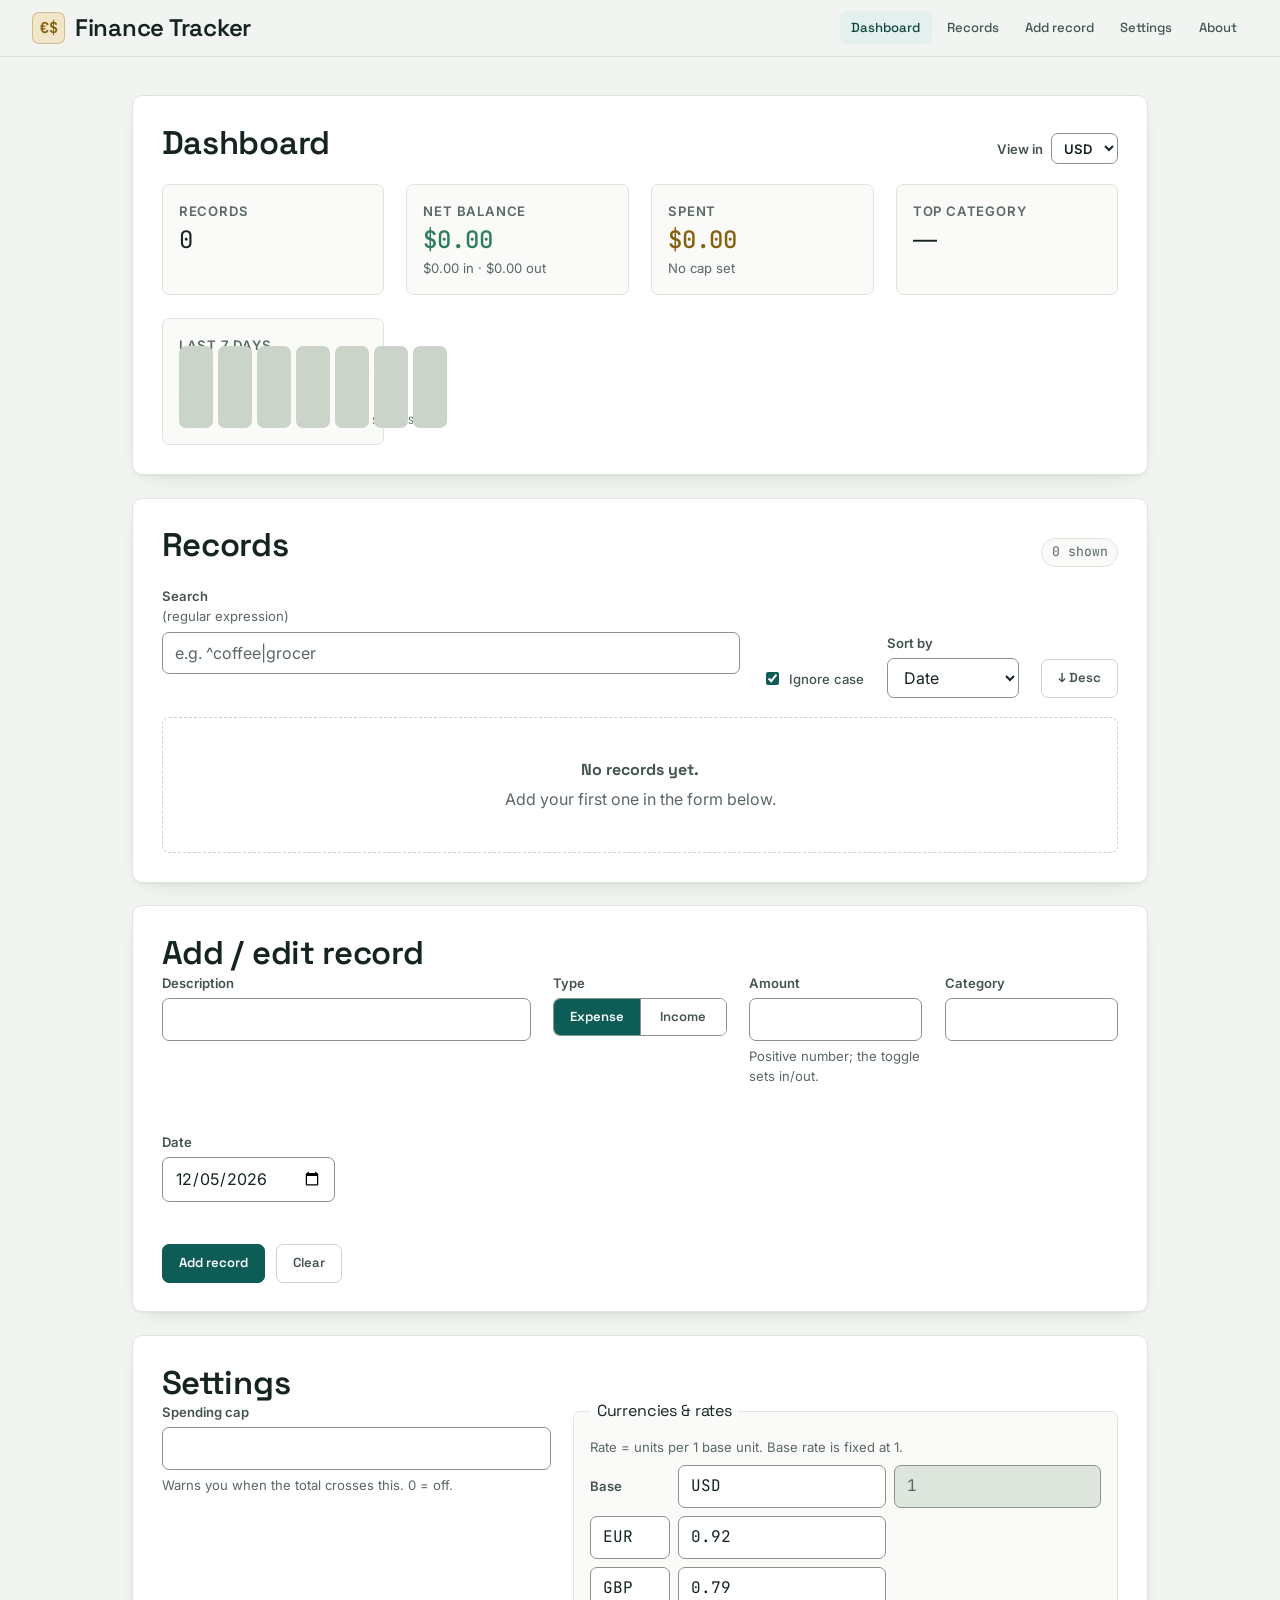
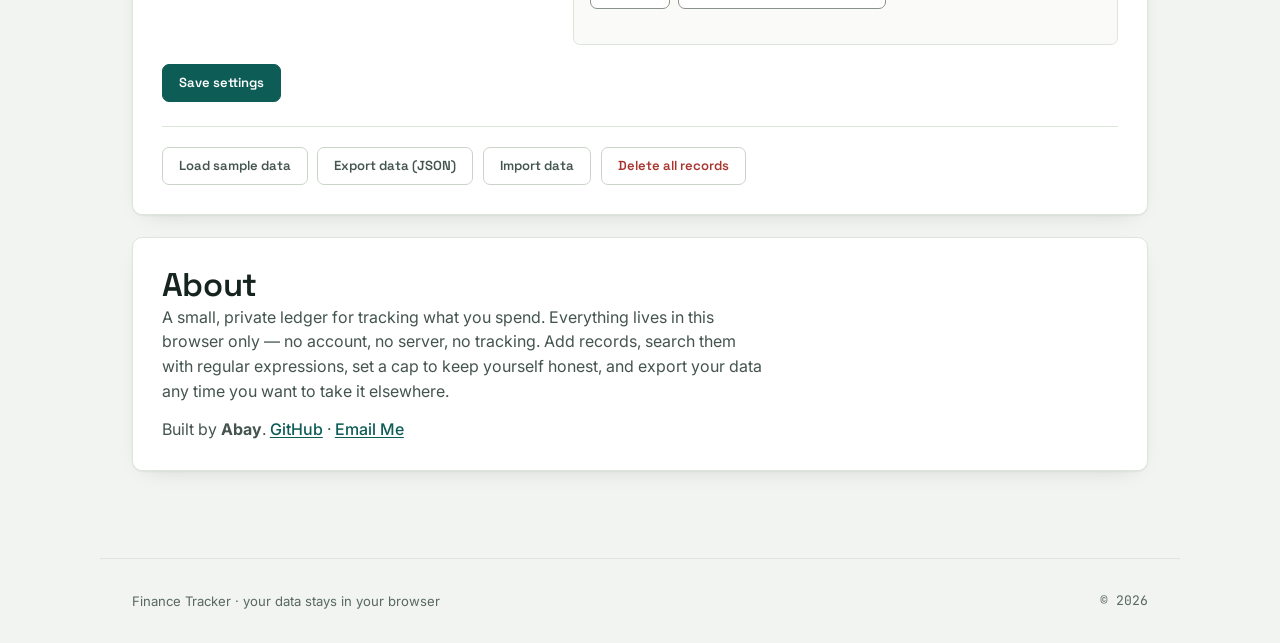
==== commit 8141c542: "updated" ====
--- a/index.html
+++ b/index.html
@@ -255,7 +255,7 @@
         time you want to take it elsewhere.
       </p>
       <p class="prose contact">
-        Built by <strong>you</strong>.
+        Built by <strong>Abay</strong>.
         <a href="https://github.com/Abay-Wizard" rel="noopener">GitHub</a> ·
         <a href="mailto:a.tessema@alustudent.com">Email Me</a>
       </p>
--- a/styles/layout.css
+++ b/styles/layout.css
@@ -1,3 +1,8 @@
+/* =========================================================================
+   layout.css — structure for header, sections, ledger, forms, footer
+   ========================================================================= */
+
+/* --- header / nav ----------------------------------------------------- */
 .site-header {
   position: sticky;
   top: 0;
@@ -84,7 +89,7 @@
 /* --- dashboard -------------------------------------------------------- */
 .stat-grid {
   display: grid;
-  grid-template-columns: repeat(4, 1fr);
+  grid-template-columns: repeat(auto-fit, minmax(180px, 1fr));
   gap: var(--gap);
 }
 .stat-card {
@@ -103,6 +108,11 @@
 .stat-value { font-size: var(--step-2); margin-top: 0.35rem; line-height: 1.1; }
 .stat-value.figure { color: var(--gold); }
 .stat-foot { font-size: var(--step--1); color: var(--muted); margin-top: 0.3rem; }
+
+/* Net balance card: green when in the black, red when in the red */
+#stat-net-card.pos .stat-value { color: var(--ok); }
+#stat-net-card.neg .stat-value { color: var(--danger); }
+#stat-net-card.neg { border-color: color-mix(in srgb, var(--danger) 30%, var(--line)); }
 
 #stat-sum-card.over .stat-value { color: var(--danger); }
 #stat-sum-card.over { border-color: color-mix(in srgb, var(--danger) 40%, var(--line)); }
@@ -201,7 +211,7 @@
   padding-left: 0.9rem;
   border-left: 2px solid var(--gold-soft);
 }
-.amount-fig.neg { color: var(--ok); }
+.amount-fig.in { color: var(--ok); }
 
 .row-actions { display: flex; gap: 0.3rem; justify-content: flex-end; }
 .icon-btn {
@@ -231,9 +241,40 @@
 /* --- forms ------------------------------------------------------------ */
 .form-grid {
   display: grid;
-  grid-template-columns: 2fr 1fr 1fr 1fr;
+  grid-template-columns: repeat(auto-fit, minmax(160px, 1fr));
   gap: var(--gap);
-}
+  align-items: start;
+}
+.field.wide { grid-column: span 2; }
+
+.field-label { font-size: var(--step--1); font-weight: 600; color: var(--ink-soft); }
+
+/* segmented Expense / Income toggle (radio group) */
+.seg {
+  display: inline-flex;
+  border: 1px solid var(--field-border);
+  border-radius: var(--r-sm);
+  overflow: hidden;
+  width: 100%;
+}
+.seg input { position: absolute; opacity: 0; pointer-events: none; }
+.seg label {
+  flex: 1;
+  text-align: center;
+  padding: 0.5rem 0.6rem;
+  font-family: var(--font-display);
+  font-weight: 600;
+  font-size: var(--step--1);
+  color: var(--ink-soft);
+  background: var(--surface);
+  cursor: pointer;
+  user-select: none;
+}
+.seg label + input + label { border-left: 1px solid var(--field-border); }
+.seg input:checked + label { background: var(--teal); color: #fff; }
+/* income side reads green when selected */
+#f-type-income:checked + label { background: var(--ok); }
+.seg input:focus-visible + label { outline: 2px solid var(--accent); outline-offset: -2px; }
 .settings-grid {
   display: grid;
   grid-template-columns: 1fr 1.4fr;
